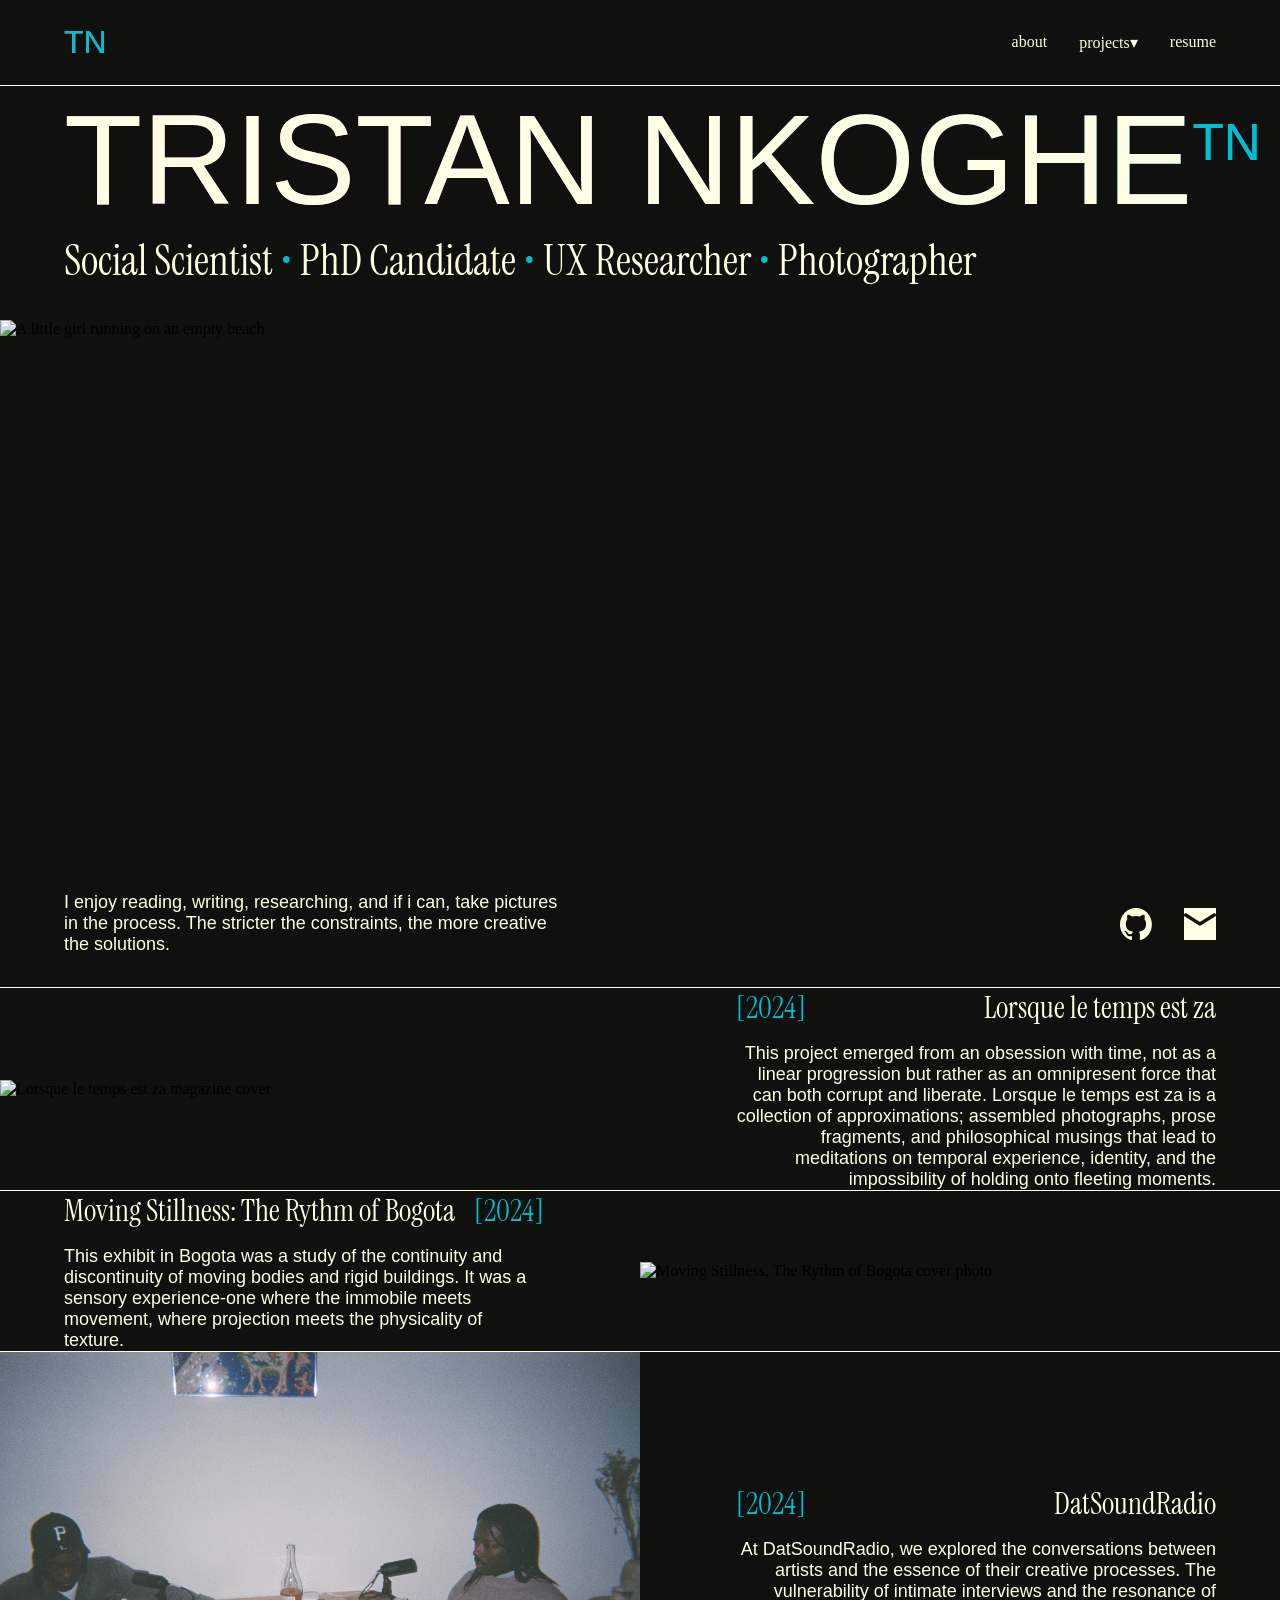
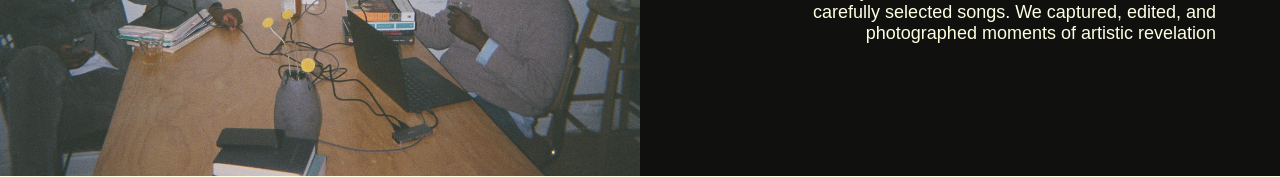
==== index.html @ 92c9d3f7 "added hover state on menu" ====
<!doctype html>
<html lang="en">
  <head>
    <meta charset="UTF-8" />
    <meta name="viewport" content="width=device-width, initial-scale=1.0" />
    <link rel="stylesheet" href="style.css" />
    <title>tnkoghe</title>
  </head>
  <body>
    <header class="menu-nav">
      <a href="index.html" id="logo">TN</a>
      <div class="menu-tabs">
        <a href="about.html" id="about">about</a>
        <div class="dropdown">
          <a href="projects.html" id="projects">projects&#x25BE;</a>
          <div class="dropdown-content">
            <a href="lorsque.html">lorsque</a>
            <a href="bogota.html">bogota</a>
            <a href="dsr.html">dsr</a>
          </div>
        </div>
        <div id="resume">resume</div>
      </div>
    </header>
    <h1 class="title">
      <span id="website-title">
        TRISTAN NKOGHE<span class="custom-super">TN</span>
      </span>
    </h1>
    <div class="qualifications">
      Social Scientist <span class="dots">•</span> PhD Candidate
      <span class="dots">•</span> UX Researcher
      <span class="dots">•</span> Photographer
    </div>
    <div class="hero-section">
      <picture>
        <img
          src="/img/little girl beach.jpg"
          alt="A little girl running on an empty beach"
        />
      </picture>
    </div>
    <div class="description-hero">
      <div class="desc-text">
        <p>
          I enjoy reading, writing, researching, and if i can, take pictures in
          the process. The stricter the constraints, the more creative the
          solutions.
        </p>
      </div>
      <div class="desc-icons">
        <a href="https://github.com/trist-nko" target="_blank">
          <img src="/icons/github-icon.svg" alt="GitHub Icon" />
        </a>
        <a href="mailto:trist.nko@gmail.com">
          <img src="/icons/mail-icon.svg" alt="Mailing Icon" />
        </a>
      </div>
    </div>
    <section class="project-grid">
      <div class="project-card-1">
        <img
          src="/img/magazine-cover.jpg"
          alt="Lorsque le temps est za magazine cover"
        />
        <div class="project-card-1-desc">
          <h3><span>[2024]</span> Lorsque le temps est za</h3>
          <p>
            This project emerged from an obsession with time, not as a linear
            progression but rather as an omnipresent force that can both corrupt
            and liberate. Lorsque le temps est za is a collection of
            approximations; assembled photographs, prose fragments, and
            philosophical musings that lead to meditations on temporal
            experience, identity, and the impossibility of holding onto fleeting
            moments.
          </p>
        </div>
      </div>
      <div class="project-card-2">
        <img
          src="/img/blurry utadeo street.jpg"
          alt="Moving Stillness, The Rythm of Bogota cover photo"
        />
        <div class="project-card-2-desc">
          <h3>Moving Stillness: The Rythm of Bogota<span>[2024]</span></h3>
          <p>
            This exhibit in Bogota was a study of the continuity and
            discontinuity of moving bodies and rigid buildings. It was a sensory
            experience-one where the immobile meets movement, where projection
            meets the physicality of texture.
          </p>
        </div>
      </div>
      <div class="project-card-1">
        <img
          src="/img/dsr-herve-max.JPG"
          alt="Lorsque le temps est za magazine cover"
        />
        <div class="project-card-1-desc">
          <h3><span>[2024]</span> DatSoundRadio</h3>
          <p>
            At DatSoundRadio, we explored the conversations between artists and
            the essence of their creative processes. The vulnerability of
            intimate interviews and the resonance of carefully selected songs.
            We captured, edited, and photographed moments of artistic revelation
          </p>
        </div>
      </div>
    </section>
  </body>
</html>
---- style.css ----
/* Global CSS Attributes */
* {
  padding: 0;
  margin: 0;
  box-sizing: border-box;
}

@font-face {
  font-family: "Array";
  src: url("/fonts/ARRAY-REGULAR.OTF") format("otf");
}

@font-face {
  font-family: "Satoshi";
  src: url("/fonts/SATOSHI-LIGHT.OTF") format("otf");
}

@font-face {
  font-family: "IBMPlexMono";
  src: url("/fonts/IBMPLEXMONO-EXTRALIGHT.TTF") format("truetype");
}

@font-face {
  font-family: "InstrumentSerif-Regular";
  src: url("/fonts/InstrumentSerif-Regular.ttf") format("truetype");
}

@font-face {
  font-family: "InstrumentSerif-Italic";
  src: url("/fonts/InstrumentSerif-Italic.ttf") format("truetype");
}

:root {
  --font-title: "Array", sans-serif;
  --font-header: "InstrumentSerif-Regular", serif;
  --font-body: "Satoshi", sans-serif;
  --font-nav: "Satoshi";

  --text-color: #ffffe3;
  --bg-color: #10100e;
  --accent-color: #00becf;
  --accent-color2: #fc9feb;
}

body {
  background-color: var(--bg-color);
  max-width: 1440px;
  margin-inline: auto;
}

h1 {
  font-size: clamp(2rem, 0.7179rem + 5.4701vw, 4rem);
  font-family: var(--font-header);
  color: var(--text-color);
}

h2 {
  font-size: clamp(1.625rem, 1.0638rem + 2.3932vw, 2.5rem);
  font-family: var(--font-header);
  color: var(--text-color);
}

h3 {
  font-size: clamp(1.375rem, 1.0545rem + 1.3675vw, 1.875rem);
  font-family: var(--font-header);
  color: var(--text-color);
  font-weight: 200;
}

p {
  font-size: clamp(1rem, 0.9199rem + 0.3419vw, 1.125rem);
  font-family: var(--font-body);
  color: var(--text-color);
}

img {
  max-width: 100%;
  height: auto;
  display: block;
  object-fit: cover;
}

picture {
  max-width: 100%;
  height: auto;
  display: block;
  object-fit: cover;
}

a:link {
  text-decoration: none;
  color: var(--text-color);
}

a:visited {
  color: var(--text-color);
}
/* Menu Navigation styles */
.menu-nav {
  display: flex;
  font-family: var(--font-nav);
  color: var(--text-color);
  font-weight: 100;
  border-bottom: solid 1px var(--text-color);
  padding: 24px 64px 24px 64px;
  align-items: center;
}

.menu-tabs {
  display: flex;
  justify-content: flex-end;
  flex: 1;
  gap: 32px;
  border-bottom: solid 1px transparent;
}

#about:hover,
#projects:hover,
#resume:hover {
  color: var(--accent-color);
  transition: ease-in-out 0.3s;
  cursor: pointer;
  border-bottom: solid 1px var(--accent-color);
}

#logo {
  font-family: var(--font-title);
  color: var(
    --accent-color
  ); /* Initial color, visible when background-image is not revealed */
  font-size: 32px;

  /* Added styles for color animation */
  transition:
    color 0.4s ease-in-out,
    background-position 0.4s ease-in-out;
  background-image: radial-gradient(
    circle,
    rgba(0, 190, 207, 1) 0%,
    rgba(252, 159, 235, 1) 70%
  );
  background-size: 200% auto;
  background-clip: text;
  -webkit-background-clip: text;
  display: inline-block; /* Ensure it behaves like website-title for background-clip */
}

/* Dropdown Menu Styles */
.dropdown {
  position: relative;
  display: inline-block;
}

.dropdown-content {
  display: none;
  position: absolute;
  background-color: var(--bg-color);
  min-width: 160px;
  box-shadow: 0px 8px 16px 0px rgba(0, 0, 0, 0.2);
  z-index: 1;
  opacity: 0;
  transition: opacity 0.3s ease-in-out;
}

.dropdown-content a {
  color: var(--text-color);
  padding: 12px 12px;
  text-decoration: none;
  display: block;
}

.dropdown-content a:hover {
  color: var(--accent-color);
  border-bottom: solid 1px var(--accent-color);
  transition: ease-in-out 0.3s;
}

.dropdown:hover .dropdown-content {
  display: block;
  opacity: 1;
}

#logo:hover {
  color: transparent; /* Reveals background-image on hover */
  cursor: pointer;
}

/* Title and Qualifications */

.qualifications {
  font-family: var(--font-header);
  color: var(--text-color);
  font-size: 2.625rem;
  margin-left: 64px;
}

.dots {
  color: var(--accent-color);
}

.custom-super {
  vertical-align: super;
  font-size: 0.4em;
  line-height: 0;
  font-weight: 600;
  color: var(--accent-color);
  font-weight: 200;
}

#website-title {
  font-family: var(--font-title);
  transform: translateX(0px);
  animation: floating 2s ease-in-out infinite;
  transition:
    color 0.4s ease-in-out,
    background-position 0.4s ease-in-out;
  background-image: radial-gradient(
    circle,
    rgba(0, 190, 207, 1) 0%,
    rgba(252, 159, 235, 1) 70%
  );
  background-size: 200% auto;
  background-clip: text;
  -webkit-background-clip: text;
  display: inline-block;
  font-weight: 200;
  font-size: 8rem;
  margin-left: 64px;
}

#website-title:hover {
  color: transparent;
  cursor: pointer;
  animation: floating 2s ease-in-out infinite;
}

@keyframes floating {
  0% {
    transform: translateY(0);
  }
  50% {
    transform: translateY(-2px);
  }
  100% {
    transform: translateY(0px);
  }
}

/* Hero Image and Text Below it and Logo Links */

.hero-section img {
  height: 60vh;
  width: 100%;
  margin-top: 32px;
}

.description-hero {
  font-family: var(--font-body);
  color: var(--text-color);
  display: flex;
  justify-content: space-between;
  padding: 0 64px 32px 64px;
  margin-top: 32px;
  border-bottom: solid 1px var(--text-color);
}

.desc-text {
  width: 40vw;
  font-size: 1.2rem;
  font-weight: 100;
}

.desc-icons {
  display: flex;
  justify-content: flex-end;
  align-items: center;
  gap: 32px;
}

.desc-icons img {
  height: 32px;
  width: 32px;
}

.desc-icons img:hover {
  cursor: pointer;
}

.desc-icons a {
  display: inline-block;
  line-height: 0;
}

/* Project Cards under Hero */

.project-grid {
  display: flex;
  flex-direction: column;
  min-height: 720px;
}

.project-card-1,
.project-card-2 {
  display: flex;
  align-items: center; /* Vertically center image and description */
  gap: 32px; /* Space between image and description */
  border-bottom: solid 1px var(--text-color); /* Added border at the bottom */
}

/* Specific rule for the last project card to remove its bottom margin */
.project-grid .project-card-2 {
  margin-bottom: 0;
}

.project-card-1 {
  flex-direction: row; /* Image on left, description on right */
}

.project-card-2 {
  flex-direction: row-reverse; /* Description on left, image on right */
}

.project-card-1 img,
.project-card-2 img {
  width: 50%; /* Image takes 50% of the card width */
  flex-shrink: 0; /* Prevent image from shrinking */
}

.project-card-1-desc,
.project-card-2-desc {
  flex: 1;
  padding: 0px 64px; /* Allow description to grow and shrink */
}

.project-card-1-desc span,
.project-card-2-desc span {
  display: block; /* Changed from flex, as h3 will handle alignment */
  color: var(--accent-color);
  margin-bottom: 8px; /* Added some spacing below the span */
}

.project-card-1-desc h3,
.project-card-2-desc h3 {
  display: flex;
  justify-content: space-between; /* Puts span on left, text on right within h3 */
  text-align: left; /* Align text within h3 to the left */
  margin-bottom: 8px; /* Added some spacing below the h3 */
}

.project-card-1-desc p {
  text-align: right;
  font-weight: 100;
}
.project-card-2-desc p {
  text-align: left;
  font-weight: 100; /* Align paragraph text to the left */
}

/* About Me Page */

.about-grid {
  margin: 64px 64px 32px 64px;
}

#about-title {
  border-bottom: 1px solid var(--text-color);
  margin-bottom: 64px;
}

.about-flex-container {
  display: flex;
  gap: 32px;
  margin-top: 64px;
  justify-content: space-between; /* Added some top margin for spacing from the title */
}

.about-info {
  flex: 1;
  max-width: 530px; /* Allow the text container to take available space */
}

.about-desc {
  margin-bottom: 32px;
}

.about-img {
  flex: 1;
  max-width: 50%;
  height: 560px; /* Allow the image to take available space */
  /* display: flex;
  flex-direction: row; */ /* These are no longer needed here */
}

/* Lorsque le temps est za project page */

.picture-lorsque {
  margin: 64px;
  overflow: hidden;
}

.lorsque-title {
  font-weight: 200;
  margin: 0 auto;
  text-align: center;
}

.lorsque-desc-container {
  display: flex;
  gap: 40px;
  margin: 64px 32px;
  align-items: center;
}

.bw-gars {
  width: 33%;
  object-fit: contain;
}

.lorsque-text {
  flex: 2;
  column-count: 2;
  column-gap: 40px;
  font-weight: 50;
  text-align: justify;
  hyphens: auto;
}

#fatu {
  margin: 64px;
  overflow: hidden;
}

.lorsque-extrait {
  display: flex;
  margin-bottom: 64px;
}

.lorsque-page {
  min-width: 35vw;
  margin-left: 64px;
  display: flex;
  flex-direction: column;
}

.lorsque-page p {
  font-family: var(--font-header);
  margin-top: auto;
}

.lorsque-paragraph1 {
  margin-right: 64px;
}

.lorsque-paragraph1 p {
  font-weight: 100;
}

.lorsque-paragraph2 {
  margin-left: 64px;
  margin-bottom: 64px;
  flex: 1;
}

.lorsque-extrait2 {
  max-width: 1440px;
  margin: 64px auto;
  display: flex;
  gap: 40px;
}

.lorsque-extrait2 p {
  font-weight: 100;
}

.lorsque-extrait2 picture {
  max-width: 30vw;
}

.lorsque-img-wrapper {
  display: flex;
  flex-direction: column;
  max-width: 30vw;
  gap: 20px;
}

.lorsque-img-wrapper img {
  width: 100%;
  height: auto;
  display: block;
}

.lorsque-page2 {
  margin-left: 64px;
}

.lorsque-page2 p {
  font-family: var(--font-header);
  font-weight: 100;
}

#woods {
  margin: 64px;
  overflow: hidden;
}

/* Bogota Project Page */

.picture-bogota {
  margin: 64px;
  overflow: hidden;
}

.bogota-title {
  font-weight: 200;
  margin: 64px auto;
  text-align: center;
}

.bogota-text {
  max-width: 60%;
  margin: 0 auto;
  flex: 2;
  column-count: 2;
  column-gap: 40px;
  font-weight: 50;
  text-align: justify;
  hyphens: auto;
}

.bogota-img-wrapper {
  display: flex;
  gap: 20px;
  align-items: center;
  margin: 64px;
  overflow: hidden;
}

.bogota-img-wrapper img {
  max-width: 660px;
  height: auto;
}

/* DSR Project */

.picture-dsr {
  margin: 64px;
  overflow: hidden;
}

.dsr-bogota {
  margin: 64px;
  overflow: hidden;
}

.dsr-title {
  font-weight: 200;
  margin: 64px auto;
  text-align: center;
}

.dsr-text {
  max-width: 60%;
  margin: 0 auto;
  flex: 2;
  column-count: 2;
  column-gap: 40px;
  font-weight: 50;
  text-align: justify;
  hyphens: auto;
}

.dsr-img-wrapper {
  display: flex;
  gap: 20px;
  justify-content: center;
  margin: 64px;
  overflow: hidden;
}

.dsr-img-wrapper img {
  max-width: 660px;
  max-height: 800px;
}

#dsr-setup {
  display: flex;
  margin: 0 auto;
  max-width: 700px;
  height: auto;
}
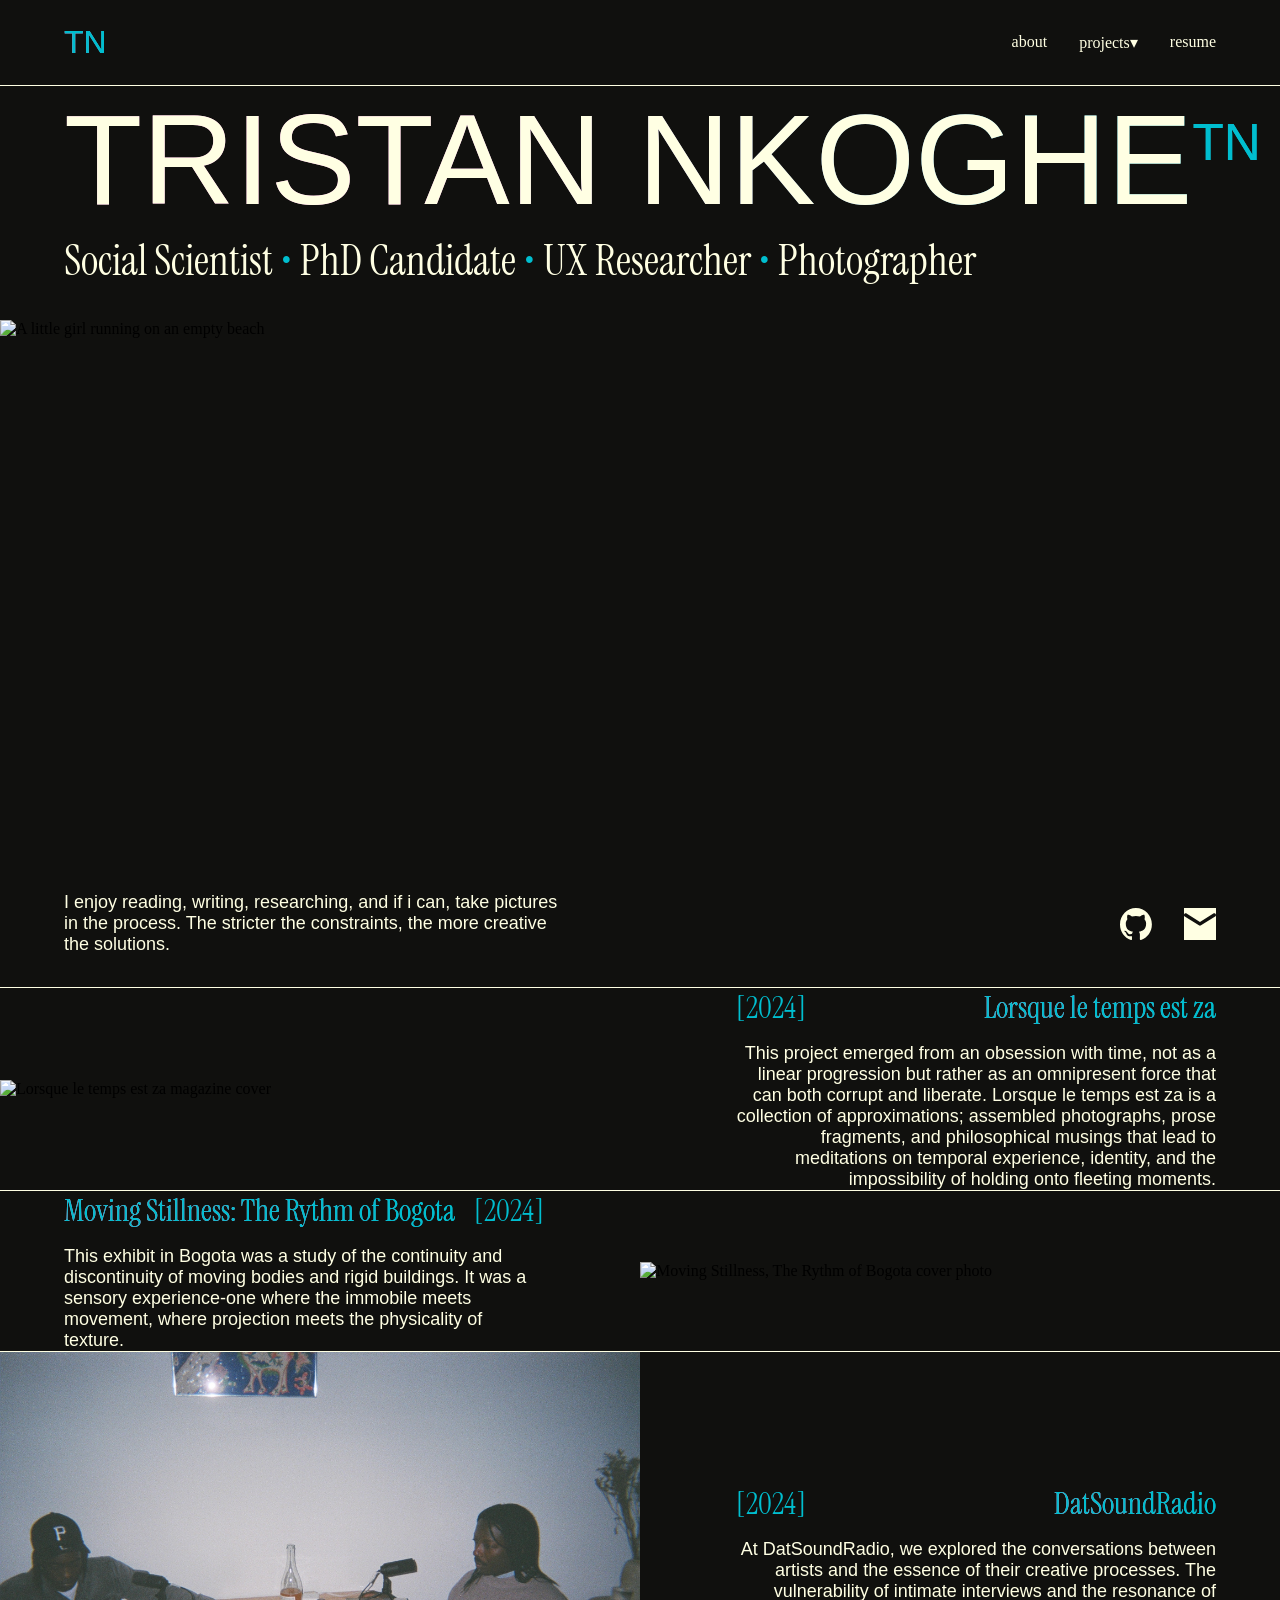
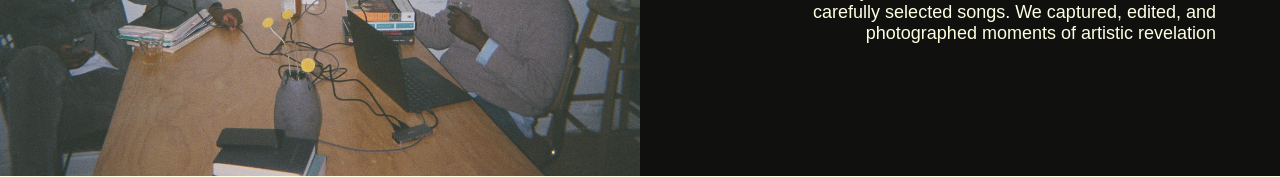
==== commit 5ab451ac: "added hover states project titles" ====
--- a/index.html
+++ b/index.html
@@ -64,7 +64,12 @@
           alt="Lorsque le temps est za magazine cover"
         />
         <div class="project-card-1-desc">
-          <h3><span>[2024]</span> Lorsque le temps est za</h3>
+          <h3>
+            <span>[2024]</span>
+            <a href="lorsque.html"
+              ><span class="animated-title">Lorsque le temps est za</span></a
+            >
+          </h3>
           <p>
             This project emerged from an obsession with time, not as a linear
             progression but rather as an omnipresent force that can both corrupt
@@ -82,7 +87,13 @@
           alt="Moving Stillness, The Rythm of Bogota cover photo"
         />
         <div class="project-card-2-desc">
-          <h3>Moving Stillness: The Rythm of Bogota<span>[2024]</span></h3>
+          <h3>
+            <a href="bogota.html"
+              ><span class="animated-title"
+                >Moving Stillness: The Rythm of Bogota</span
+              ></a
+            ><span>[2024]</span>
+          </h3>
           <p>
             This exhibit in Bogota was a study of the continuity and
             discontinuity of moving bodies and rigid buildings. It was a sensory
@@ -97,7 +108,12 @@
           alt="Lorsque le temps est za magazine cover"
         />
         <div class="project-card-1-desc">
-          <h3><span>[2024]</span> DatSoundRadio</h3>
+          <h3>
+            <span>[2024]</span>
+            <a href="dsr.html"
+              ><span class="animated-title">DatSoundRadio</span></a
+            >
+          </h3>
           <p>
             At DatSoundRadio, we explored the conversations between artists and
             the essence of their creative processes. The vulnerability of
--- a/style.css
+++ b/style.css
@@ -234,6 +234,29 @@
   animation: floating 2s ease-in-out infinite;
 }
 
+.animated-title {
+  color: var(--text-color);
+  transform: translateX(0px);
+  animation: floating 2s ease-in-out infinite;
+  transition:
+    color 0.4s ease-in-out,
+    background-position 0.4s ease-in-out;
+  background-image: radial-gradient(
+    circle,
+    rgba(0, 190, 207, 1) 0%,
+    rgba(252, 159, 235, 1) 70%
+  );
+  background-size: 200% auto;
+  background-clip: text;
+  -webkit-background-clip: text;
+  display: inline-block;
+}
+
+.animated-title:hover {
+  color: transparent;
+  cursor: pointer;
+}
+
 @keyframes floating {
   0% {
     transform: translateY(0);
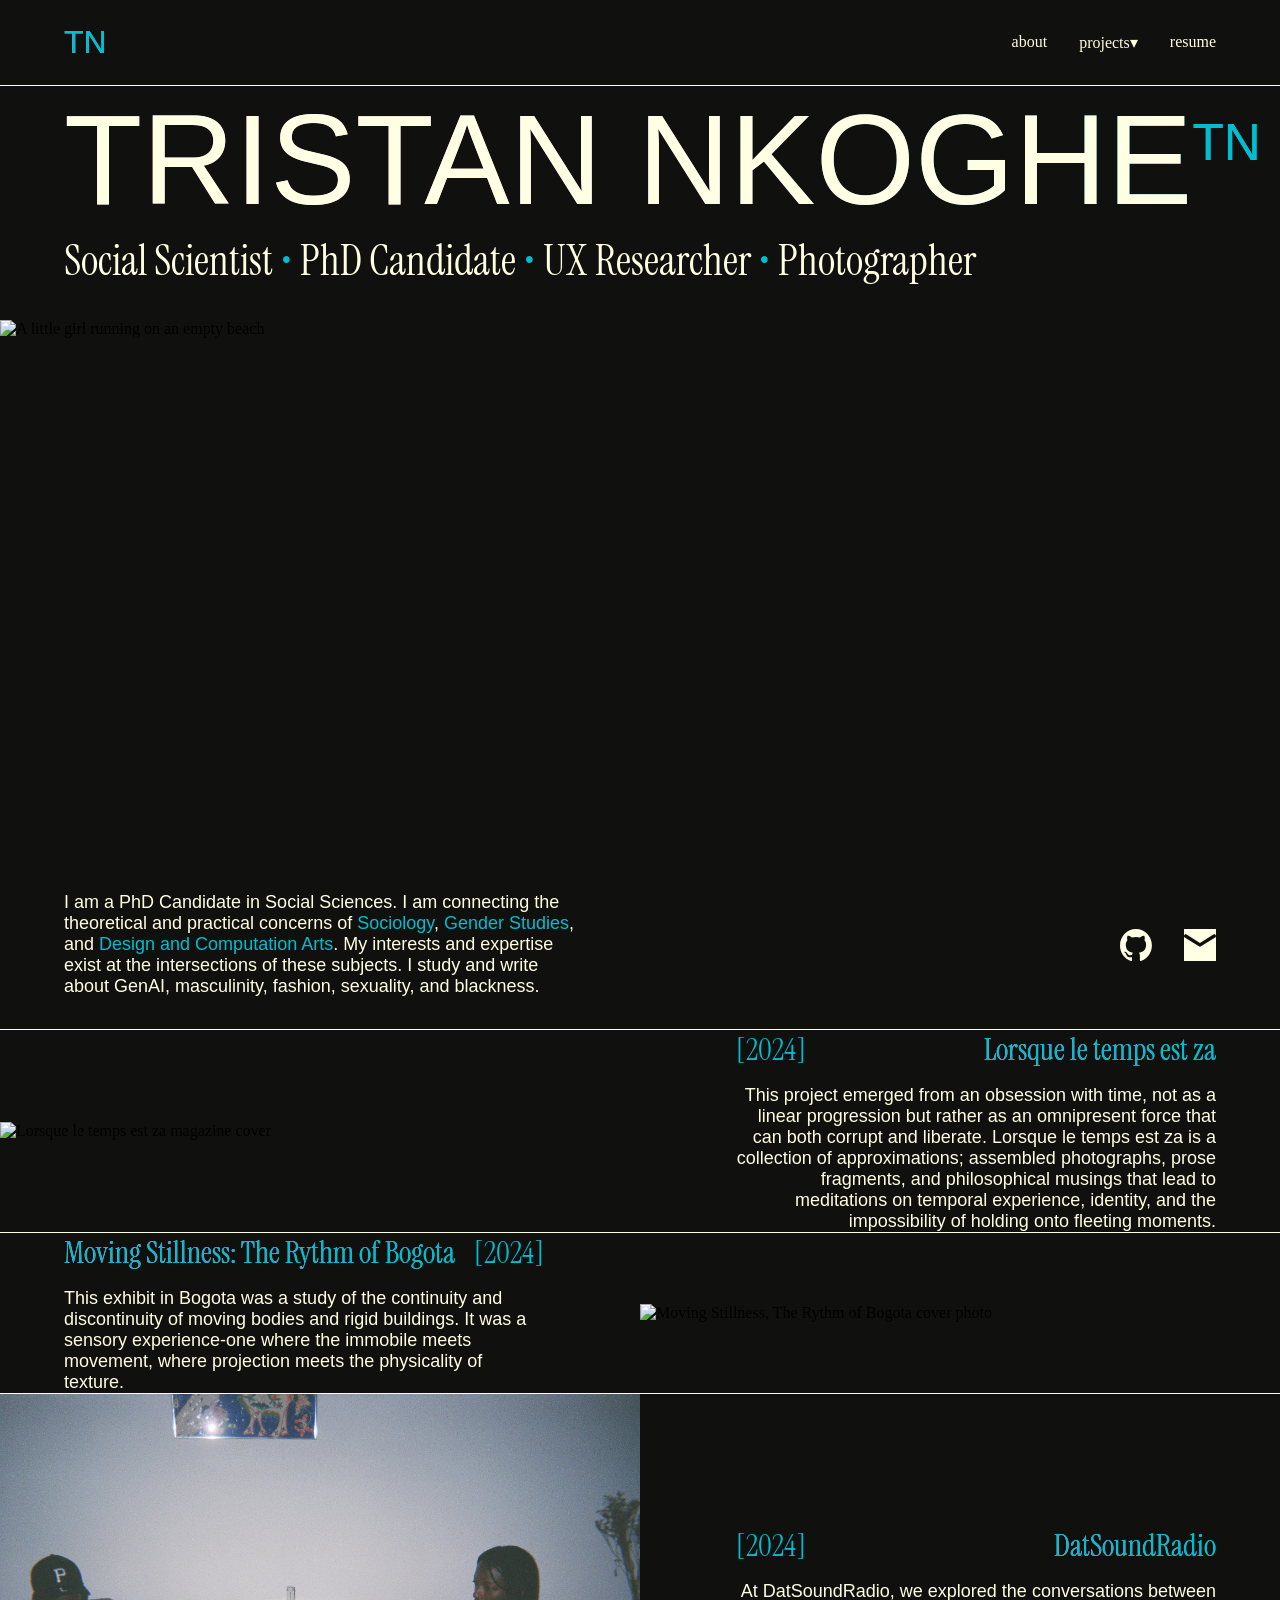
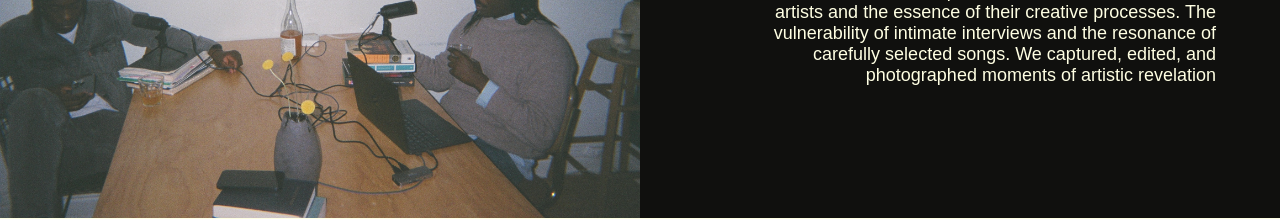
==== commit 510b56a2: "added resume link and hover states" ====
--- a/index.html
+++ b/index.html
@@ -19,7 +19,11 @@
             <a href="dsr.html">dsr</a>
           </div>
         </div>
-        <div id="resume">resume</div>
+        <div id="resume">
+          <a class="pdf" href="Tristan Nkoghe CV 2026 x.pdf" target="_blank">
+            resume</a
+          >
+        </div>
       </div>
     </header>
     <h1 class="title">
@@ -43,9 +47,12 @@
     <div class="description-hero">
       <div class="desc-text">
         <p>
-          I enjoy reading, writing, researching, and if i can, take pictures in
-          the process. The stricter the constraints, the more creative the
-          solutions.
+          I am a PhD Candidate in Social Sciences. I am connecting the
+          theoretical and practical concerns of <span>Sociology</span>,
+          <span>Gender Studies</span>, and
+          <span>Design and Computation Arts</span>. My interests and expertise
+          exist at the intersections of these subjects. I study and write about
+          GenAI, masculinity, fashion, sexuality, and blackness.
         </p>
       </div>
       <div class="desc-icons">
--- a/style.css
+++ b/style.css
@@ -52,6 +52,7 @@
   font-size: clamp(2rem, 0.7179rem + 5.4701vw, 4rem);
   font-family: var(--font-header);
   color: var(--text-color);
+  font-weight: 200;
 }
 
 h2 {
@@ -112,6 +113,13 @@
   flex: 1;
   gap: 32px;
   border-bottom: solid 1px transparent;
+}
+
+#resume:hover a {
+  color: var(--accent-color);
+  transition: ease-in-out 0.3s;
+  cursor: pointer;
+  border-bottom: solid 1px var(--accent-color);
 }
 
 #about:hover,
@@ -293,6 +301,10 @@
   font-weight: 100;
 }
 
+.desc-text span {
+  color: var(--accent-color);
+}
+
 .desc-icons {
   display: flex;
   justify-content: flex-end;
@@ -404,6 +416,11 @@
 
 .about-desc {
   margin-bottom: 32px;
+  font-weight: 100;
+}
+
+.about-desc span {
+  color: var(--accent-color);
 }
 
 .about-img {
@@ -461,6 +478,7 @@
 .lorsque-page {
   min-width: 35vw;
   margin-left: 64px;
+  margin-bottom: 64px;
   display: flex;
   flex-direction: column;
 }
@@ -472,6 +490,7 @@
 
 .lorsque-paragraph1 {
   margin-right: 64px;
+  margin-bottom: 64px;
 }
 
 .lorsque-paragraph1 p {
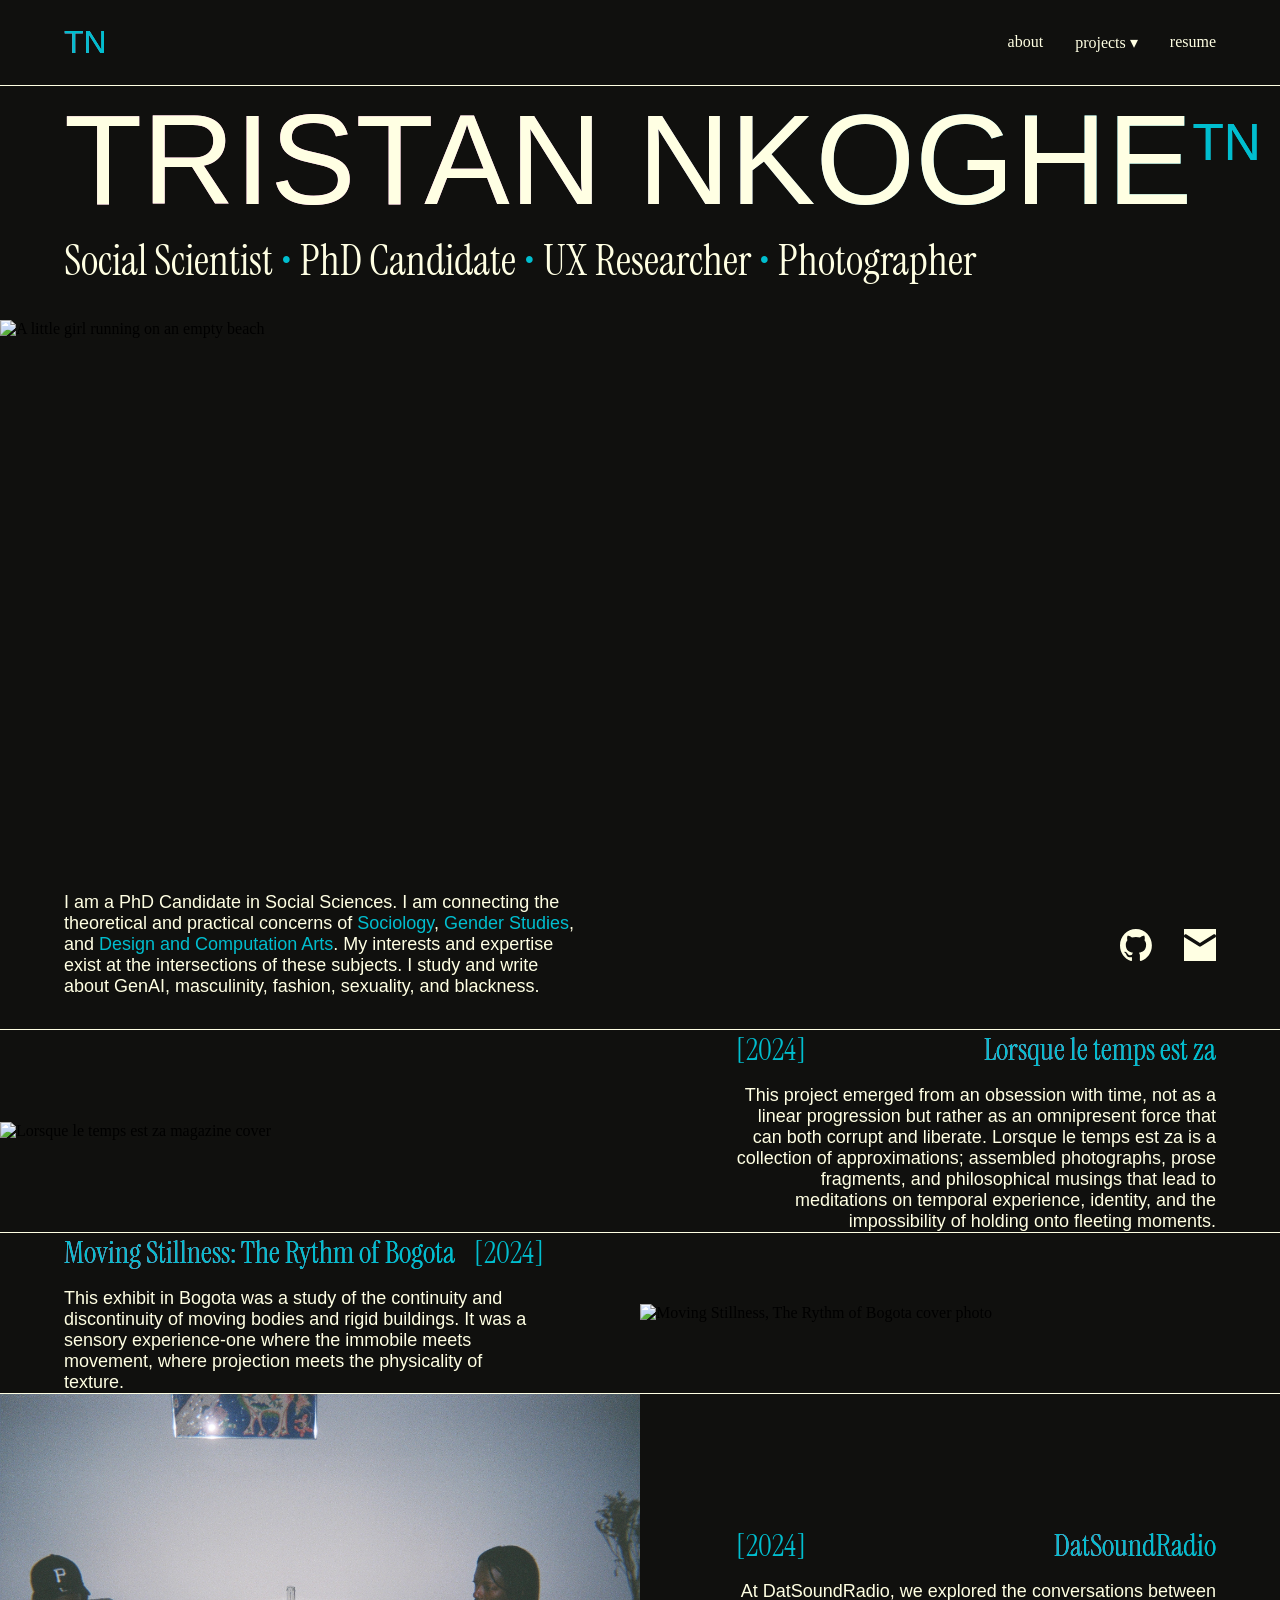
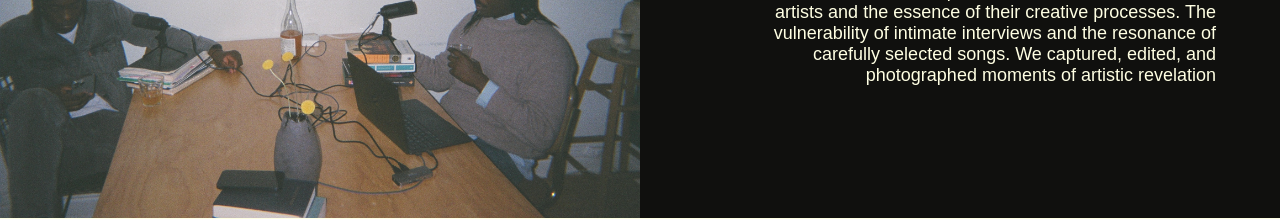
==== commit aeb5bf81: "spacing for projects arrow" ====
--- a/index.html
+++ b/index.html
@@ -12,7 +12,7 @@
       <div class="menu-tabs">
         <a href="about.html" id="about">about</a>
         <div class="dropdown">
-          <a href="projects.html" id="projects">projects&#x25BE;</a>
+          <a href="projects.html" id="projects">projects &#x25BE;</a>
           <div class="dropdown-content">
             <a href="lorsque.html">lorsque</a>
             <a href="bogota.html">bogota</a>
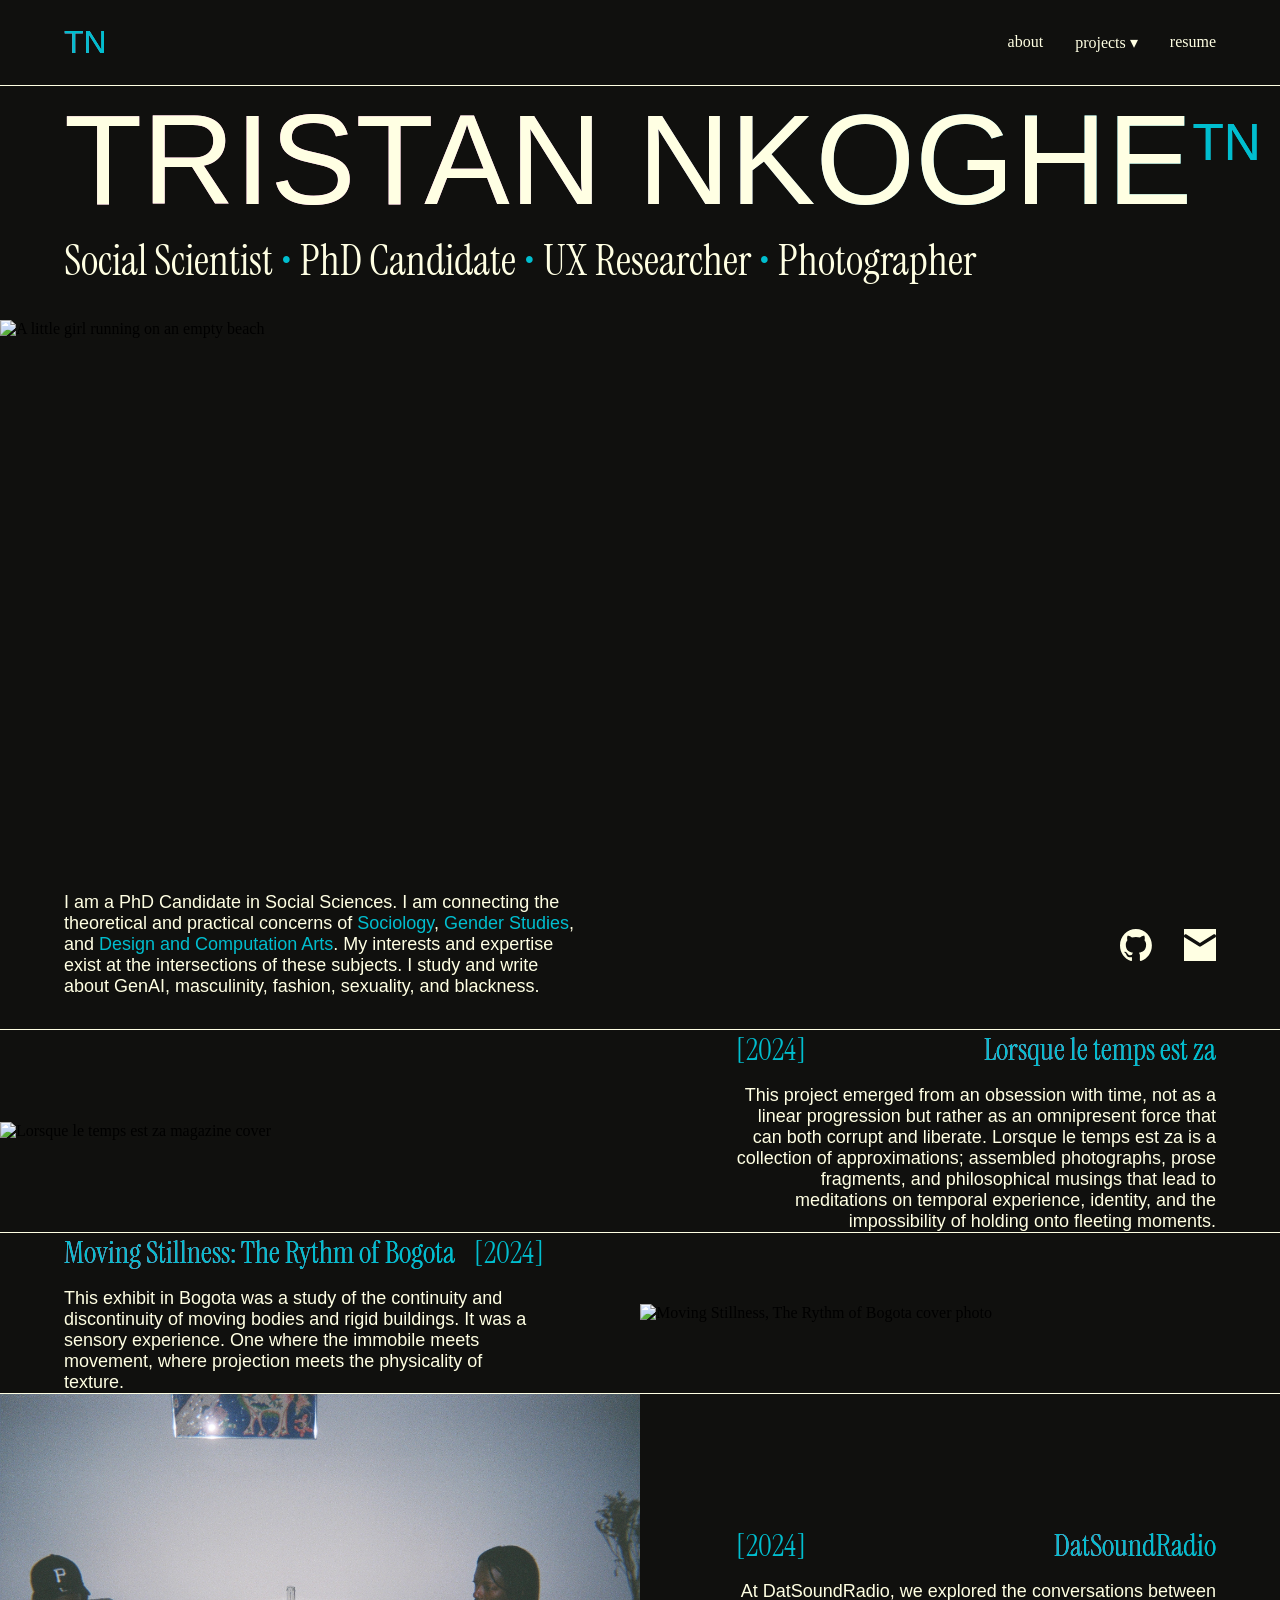
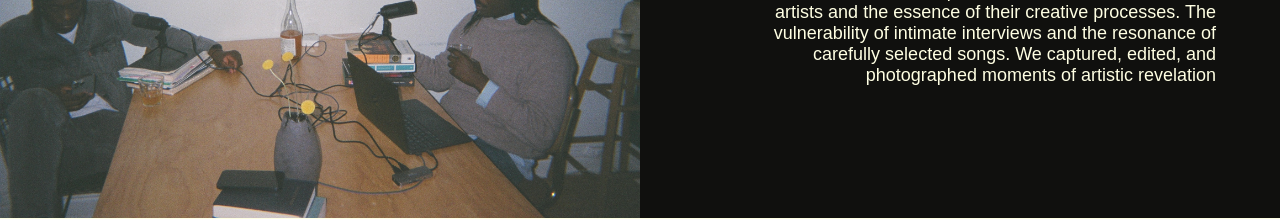
==== commit 573ea274: "final edits before publishing" ====
--- a/index.html
+++ b/index.html
@@ -24,6 +24,23 @@
             resume</a
           >
         </div>
+      </div>
+      <button class="hamburger">
+        <span class="bar"></span>
+        <span class="bar"></span>
+        <span class="bar"></span>
+      </button>
+      <div class="mobile-nav">
+        <a href="about.html">about</a>
+        <div class="mobile-dropdown">
+          <a href="projects.html">projects &#x25BE;</a>
+          <div class="mobile-dropdown-content">
+            <a href="lorsque.html">lorsque</a>
+            <a href="bogota.html">bogota</a>
+            <a href="dsr.html">dsr</a>
+          </div>
+        </div>
+        <a href="Tristan Nkoghe CV 2026 x.pdf" target="_blank">resume</a>
       </div>
     </header>
     <h1 class="title">
@@ -104,7 +121,7 @@
           <p>
             This exhibit in Bogota was a study of the continuity and
             discontinuity of moving bodies and rigid buildings. It was a sensory
-            experience-one where the immobile meets movement, where projection
+            experience. One where the immobile meets movement, where projection
             meets the physicality of texture.
           </p>
         </div>
@@ -130,5 +147,6 @@
         </div>
       </div>
     </section>
+    <script src="script.js" defer></script>
   </body>
 </html>
--- a/style.css
+++ b/style.css
@@ -270,7 +270,7 @@
     transform: translateY(0);
   }
   50% {
-    transform: translateY(-2px);
+    transform: translateY(-4px);
   }
   100% {
     transform: translateY(0px);
@@ -630,3 +630,252 @@
   max-width: 700px;
   height: auto;
 }
+
+/* Responsive CSS for mobile devices */
+@media (max-width: 600px) {
+  .menu-nav {
+    padding: 24px;
+  }
+
+  .qualifications {
+    margin-left: 24px;
+    font-size: 1.5rem;
+  }
+
+  #website-title {
+    margin-left: 24px;
+    font-size: 4rem;
+  }
+
+  .description-hero {
+    flex-direction: column;
+    padding: 0 24px 24px 24px;
+    gap: 24px;
+  }
+
+  .desc-text {
+    width: 100%;
+  }
+
+  .desc-icons {
+    justify-content: center; /* Center the icons */
+  }
+
+  .project-card-1,
+  .project-card-2 {
+    flex-direction: column;
+    gap: 24px;
+  }
+
+  .project-card-1 img,
+  .project-card-2 img {
+    width: 100%;
+  }
+
+  .project-card-1-desc,
+  .project-card-2-desc {
+    padding: 24px;
+  }
+
+  .project-card-1-desc p,
+  .project-card-2-desc p {
+    text-align: left;
+  }
+
+  .about-grid {
+    margin: 32px 24px;
+  }
+
+  #about-title {
+    margin-bottom: 32px;
+  }
+
+  .about-flex-container {
+    flex-direction: column;
+    margin-top: 32px;
+  }
+
+  .about-img {
+    max-width: 100%;
+    height: auto;
+  }
+
+  .picture-lorsque,
+  .picture-bogota,
+  .picture-dsr,
+  #fatu,
+  #woods,
+  .bogota-img-wrapper,
+  .dsr-img-wrapper {
+    margin: 24px;
+  }
+
+  .lorsque-title,
+  .bogota-title,
+  .dsr-title {
+    margin: 0 24px;
+  }
+
+  .lorsque-desc-container {
+    flex-direction: column;
+    margin: 32px 24px;
+  }
+
+  .bw-gars {
+    width: 100%;
+  }
+
+  .lorsque-text,
+  .bogota-text,
+  .dsr-text {
+    column-count: 1;
+    max-width: 100%;
+    padding: 0 24px; /* Add padding for alignment with images */
+  }
+
+  .lorsque-extrait {
+    flex-direction: column;
+  }
+
+  .lorsque-page {
+    min-width: 100%;
+    margin-left: 24px;
+    margin-bottom: 24px;
+    order: 2; /* Move below lorsque-paragraph1 */
+  }
+
+  .lorsque-paragraph1 {
+    margin-right: 24px;
+    margin-left: 24px;
+    margin-bottom: 24px;
+    order: 1; /* Place above lorsque-page */
+  }
+
+  .lorsque-extrait2 {
+    flex-direction: column;
+    margin: 24px;
+    gap: 24px;
+  }
+
+  .lorsque-text-wrapper {
+    width: 100%;
+    order: 2; /* Move below images */
+  }
+
+  .lorsque-paragraph2 {
+    margin-left: 24px; /* Adjust margin */
+    margin-right: 24px; /* Adjust margin */
+    margin-bottom: 24px;
+  }
+
+  .lorsque-page2 {
+    margin-left: 24px; /* Adjust margin */
+  }
+
+  .lorsque-img-wrapper {
+    flex-direction: column; /* Stack images vertically */
+    max-width: 100%;
+    order: 1; /* Place images before text */
+    align-items: center; /* Center images */
+    gap: 20px; /* Keep gap between images */
+  }
+
+  .lorsque-img-wrapper picture {
+    width: 100%; /* Ensure images take full width within the wrapper */
+  }
+
+  .bogota-img-wrapper {
+    flex-direction: column;
+  }
+
+  .dsr-img-wrapper {
+    flex-direction: column;
+  }
+}
+
+.hamburger {
+  display: none;
+  background: none;
+  border: none;
+  cursor: pointer;
+  padding: 0;
+  z-index: 1001;
+}
+
+.bar {
+  display: block;
+  width: 25px;
+  height: 3px;
+  margin: 5px auto;
+  background-color: var(--text-color);
+  transition: all 0.3s ease-in-out;
+}
+
+.mobile-nav {
+  display: none;
+  position: fixed;
+  top: 0;
+  left: 0;
+  width: 100%;
+  height: 100vh;
+  background-color: var(--bg-color);
+  flex-direction: column;
+  justify-content: center;
+  align-items: center;
+  z-index: 1000;
+  transform: translateX(-100%);
+  transition: transform 0.3s ease-in-out;
+}
+
+.mobile-nav.is-active {
+  transform: translateX(0);
+}
+
+.mobile-nav a {
+  color: var(--text-color);
+  font-size: 2rem;
+  margin: 1.5rem 0;
+  transition: color 0.3s;
+}
+
+.mobile-nav a:hover {
+  color: var(--accent-color);
+}
+
+.mobile-dropdown-content {
+  display: none; /* Hide by default on mobile */
+  flex-direction: column; /* Keep flex-direction for when it's displayed */
+  text-align: center;
+}
+
+.mobile-dropdown-content a {
+  font-size: 1.5rem;
+  margin: 1rem 0;
+}
+
+@media (max-width: 600px) {
+  .menu-tabs {
+    display: none;
+  }
+
+  .hamburger {
+    display: block;
+    margin-left: auto; /* Push hamburger to the right */
+  }
+
+  .hamburger.is-active .bar:nth-child(2) {
+    opacity: 0;
+  }
+
+  .hamburger.is-active .bar:nth-child(1) {
+    transform: translateY(8px) rotate(45deg);
+  }
+
+  .hamburger.is-active .bar:nth-child(3) {
+    transform: translateY(-8px) rotate(-45deg);
+  }
+
+  .mobile-nav {
+    display: flex;
+  }
+}
